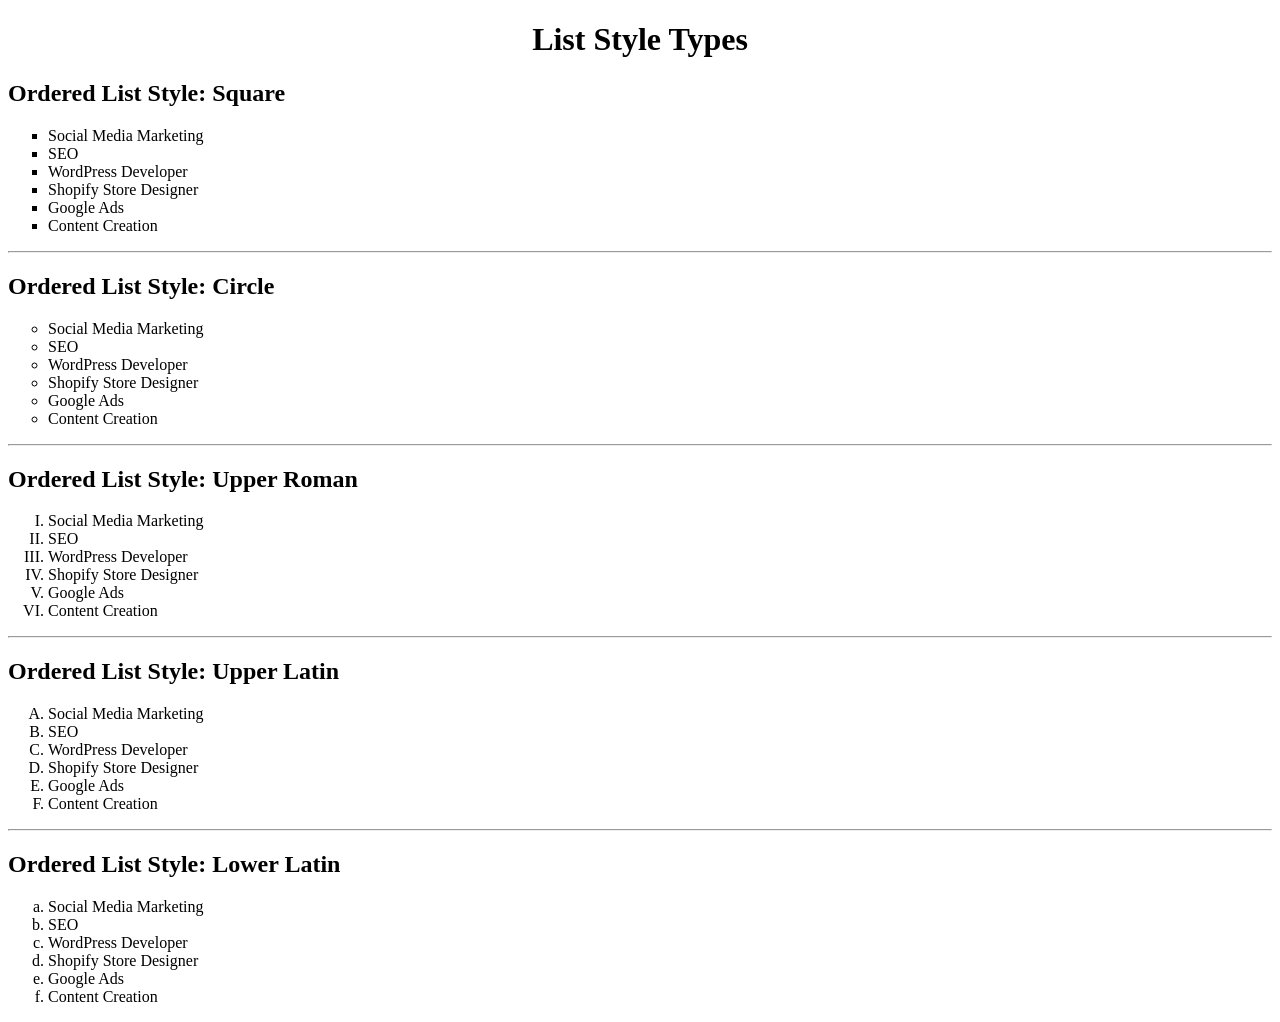
==== index.html @ 4fa060a9 "Initial commit" ====
<!DOCTYPE html>
<html lang="en">

<head>
    <meta charset="UTF-8">
    <meta name="viewport" content="width=device-width, initial-scale=1.0">
    <title>List Style Types</title>
</head>

<body>
    <center>
        <h1>List Style Types</h1>
    </center>
    <h2>Ordered List Style: Square</h2>

    <ol style="list-style-type:square;">
        <li>Social Media Marketing</li>
        <li>SEO</li>
        <li>WordPress Developer</li>
        <li>Shopify Store Designer</li>
        <li>Google Ads</li>
        <li>Content Creation</li>
    </ol>

    <hr>
    <h2>Ordered List Style: Circle</h2>
    <ol style="list-style-type:circle;">
        <li>Social Media Marketing</li>
        <li>SEO</li>
        <li>WordPress Developer</li>
        <li>Shopify Store Designer</li>
        <li>Google Ads</li>
        <li>Content Creation</li>
    </ol>

    <hr>
    <h2>Ordered List Style: Upper Roman</h2>
    <ol style="list-style-type: upper-roman;">
        <li>Social Media Marketing</li>
        <li>SEO</li>
        <li>WordPress Developer</li>
        <li>Shopify Store Designer</li>
        <li>Google Ads</li>
        <li>Content Creation</li>
    </ol>

    <hr>
    <h2>Ordered List Style: Upper Latin</h2>
    <ol style="list-style-type: upper-latin;">
        <li>Social Media Marketing</li>
        <li>SEO</li>
        <li>WordPress Developer</li>
        <li>Shopify Store Designer</li>
        <li>Google Ads</li>
        <li>Content Creation</li>
    </ol>

    <hr>
    <h2>Ordered List Style: Lower Latin</h2>
    <ol style="list-style-type: lower-latin;">
        <li>Social Media Marketing</li>
        <li>SEO</li>
        <li>WordPress Developer</li>
        <li>Shopify Store Designer</li>
        <li>Google Ads</li>
        <li>Content Creation</li>
    </ol>

</body>

</html>
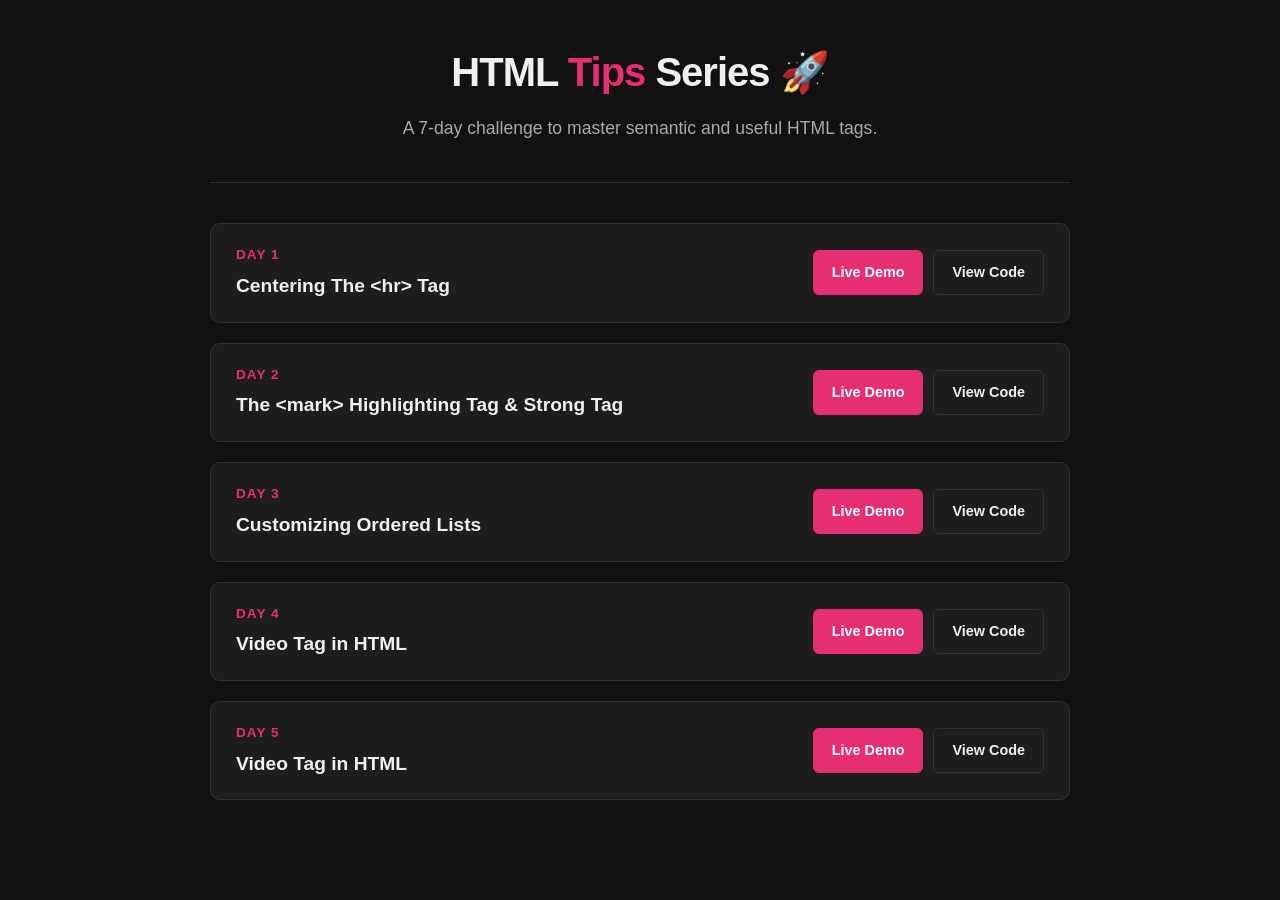
==== commit 8e7788c5: "Updated folder structure and files" ====
--- a/index.html
+++ b/index.html
@@ -1,71 +1,81 @@
 <!DOCTYPE html>
 <html lang="en">
+<head>
+  <meta charset="UTF-8">
+  <meta name="viewport" content="width=device-width, initial-scale=1.0">
+<link rel="stylesheet" href="style.css">
+  <title>HTML Tips Series</title>
+</head>
+<body>
+  
+</body>
+</html>
+<body>
+  <header>
+    <h1>HTML <span>Tips</span> Series 🚀</h1>
+    <p class="sub-title">A 7-day challenge to master semantic and useful HTML tags.</p>
+  </header>
 
-<head>
-    <meta charset="UTF-8">
-    <meta name="viewport" content="width=device-width, initial-scale=1.0">
-    <title>List Style Types</title>
-</head>
+  <ul>
+    <!-- TIP 1 -->
+    <li>
+      <div class="tip-info">
+        <span class="tip-label">Day 1</span>
+        <span class="tip-title">Centering The &lt;hr&gt; Tag</span>
+      </div>
+      <div class="links-group">
+        <a href="./Day 1 Center hr tag/index.html" class="btn btn-live" target="_blank">Live Demo</a>
+        <a href="https://github.com/Summa-Noor/Html-Tips-Series.git" target="_blank" class="btn btn-code">View Code</a>
+      </div>
+    </li>
 
-<body>
-    <center>
-        <h1>List Style Types</h1>
-    </center>
-    <h2>Ordered List Style: Square</h2>
+    <!-- TIP 2 -->
+    <li>
+      <div class="tip-info">
+        <span class="tip-label">Day 2</span>
+        <span class="tip-title">The &lt;mark&gt; Highlighting Tag & Strong Tag</span>
+      </div>
+      <div class="links-group">
+        <a href="./Day 2 Mark tag in html/index.html" class="btn btn-live" target="_blank">Live Demo</a>
+        <a href="https://github.com/Summa-Noor/Html-Tips-Series.git" target="_blank" class="btn btn-code">View Code</a>
+      </div>
+    </li>
 
-    <ol style="list-style-type:square;">
-        <li>Social Media Marketing</li>
-        <li>SEO</li>
-        <li>WordPress Developer</li>
-        <li>Shopify Store Designer</li>
-        <li>Google Ads</li>
-        <li>Content Creation</li>
-    </ol>
+    <!-- TIP 3 -->
+    <li>
+      <div class="tip-info">
+        <span class="tip-label">Day 3</span>
+        <span class="tip-title">Customizing Ordered Lists</span>
+      </div>
+      <div class="links-group">
+        <a href="./Day 3 Ordered List/index.html" class="btn btn-live" target="_blank">Live Demo</a>
+        <a href="https://github.com/Summa-Noor/Html-Tips-Series.git" target="_blank" class="btn btn-code">View Code</a>
+      </div>
+    </li>
 
-    <hr>
-    <h2>Ordered List Style: Circle</h2>
-    <ol style="list-style-type:circle;">
-        <li>Social Media Marketing</li>
-        <li>SEO</li>
-        <li>WordPress Developer</li>
-        <li>Shopify Store Designer</li>
-        <li>Google Ads</li>
-        <li>Content Creation</li>
-    </ol>
+    <li>
+      <div class="tip-info">
+        <span class="tip-label">Day 4</span>
+        <span class="tip-title">Video Tag in HTML</span>
+      </div>
+      <div class="links-group">
+        <a href="./Day 4 Video Tag/index.html" class="btn btn-live" target="_blank">Live Demo</a>
+        <a href="https://github.com/Summa-Noor/Html-Tips-Series.git" target="_blank" class="btn btn-code">View Code</a>
+      </div>
+    </li>
+   
+        <li>
+      <div class="tip-info">
+        <span class="tip-label">Day 5</span>
+        <span class="tip-title">Video Tag in HTML</span>
+      </div>
+      <div class="links-group">
+        <a href="./Day 5 Form in HTML/index.html" class="btn btn-live" target="_blank">Live Demo</a>
+        <a href="https://github.com/Summa-Noor/Html-Tips-Series.git" target="_blank" class="btn btn-code">View Code</a>
+      </div>
+    </li>
 
-    <hr>
-    <h2>Ordered List Style: Upper Roman</h2>
-    <ol style="list-style-type: upper-roman;">
-        <li>Social Media Marketing</li>
-        <li>SEO</li>
-        <li>WordPress Developer</li>
-        <li>Shopify Store Designer</li>
-        <li>Google Ads</li>
-        <li>Content Creation</li>
-    </ol>
-
-    <hr>
-    <h2>Ordered List Style: Upper Latin</h2>
-    <ol style="list-style-type: upper-latin;">
-        <li>Social Media Marketing</li>
-        <li>SEO</li>
-        <li>WordPress Developer</li>
-        <li>Shopify Store Designer</li>
-        <li>Google Ads</li>
-        <li>Content Creation</li>
-    </ol>
-
-    <hr>
-    <h2>Ordered List Style: Lower Latin</h2>
-    <ol style="list-style-type: lower-latin;">
-        <li>Social Media Marketing</li>
-        <li>SEO</li>
-        <li>WordPress Developer</li>
-        <li>Shopify Store Designer</li>
-        <li>Google Ads</li>
-        <li>Content Creation</li>
-    </ol>
+  </ul>
 
 </body>
-
 </html>
--- a/style.css
+++ b/style.css
@@ -0,0 +1,145 @@
+    /* 1. Base Dark Theme & Variables */
+    :root {
+      --main-pink: #e52f72;
+      --bg-black: #111111;
+      --card-bg: #1d1d1d;
+      --text-main: #f0f0f0;
+      --text-muted: #aaaaaa;
+      --border-color: #333333;
+      --transition-speed: 0.3s;
+    }
+
+    * {
+      box-sizing: border-box;
+      margin: 0;
+      padding: 0;
+    }
+
+    body {
+      font-family: 'Segoe UI', Tahoma, Geneva, Verdana, sans-serif;
+      background-color: var(--bg-black);
+      color: var(--text-main);
+      line-height: 1.6;
+      max-width: 900px;
+      margin: 0 auto;
+      padding: 40px 20px;
+    }
+
+    /* 2. Header Section with Accent */
+    header {
+      text-align: center;
+      padding-bottom: 40px;
+      border-bottom: 1px solid var(--border-color);
+      margin-bottom: 40px;
+    }
+
+    h1 {
+      font-size: 2.5rem;
+      margin-bottom: 10px;
+      letter-spacing: -1px;
+    }
+
+    h1 span {
+      color: var(--main-pink);
+    }
+
+    .sub-title {
+      font-size: 1.1rem;
+      color: var(--text-muted);
+    }
+
+    /* 3. Daily Tip Card Styling */
+    ul {
+      list-style-type: none;
+    }
+
+    li {
+      background-color: var(--card-bg);
+      border: 1px solid var(--border-color);
+      border-radius: 10px;
+      margin-bottom: 20px;
+      padding: 20px 25px;
+      display: flex;
+      justify-content: space-between;
+      align-items: center;
+      transition: all var(--transition-speed);
+    }
+
+    /* Hover effect: Accent border and elevation */
+    li:hover {
+      transform: translateY(-3px);
+      border-color: var(--main-pink);
+      box-shadow: 0 5px 15px rgba(229, 47, 114, 0.1);
+    }
+
+    /* Tip Info (Label + Title) */
+    .tip-info {
+      display: flex;
+      flex-direction: column;
+    }
+
+    .tip-label {
+      font-size: 0.85rem;
+      font-weight: bold;
+      color: var(--main-pink);
+      text-transform: uppercase;
+      letter-spacing: 1px;
+      margin-bottom: 5px;
+    }
+
+    .tip-title {
+      font-size: 1.2rem;
+      font-weight: 600;
+    }
+
+    /* 4. CTA Buttons */
+    .links-group {
+      display: flex;
+      gap: 10px;
+    }
+
+    .btn {
+      text-decoration: none;
+      padding: 10px 18px;
+      font-size: 0.9rem;
+      font-weight: 600;
+      border-radius: 6px;
+      transition: all var(--transition-speed);
+      white-space: nowrap;
+    }
+
+    /* Fill Button (Live Demo) */
+    .btn-live {
+      background-color: var(--main-pink);
+      color: #ffffff;
+      border: 1px solid var(--main-pink);
+    }
+
+    .btn-live:hover {
+      background-color: #c92160; /* Darker Pink */
+      border-color: #c92160;
+    }
+
+    /* Outline Button (Code) */
+    .btn-code {
+      background-color: transparent;
+      color: var(--text-main);
+      border: 1px solid var(--border-color);
+    }
+
+    .btn-code:hover {
+      border-color: var(--text-main);
+      background-color: rgba(255, 255, 255, 0.05);
+    }
+
+    /* Responsive adjustments */
+    @media (max-width: 600px) {
+      li {
+        flex-direction: column;
+        align-items: flex-start;
+        gap: 15px;
+      }
+      h1 {
+        font-size: 2rem;
+      }
+    }
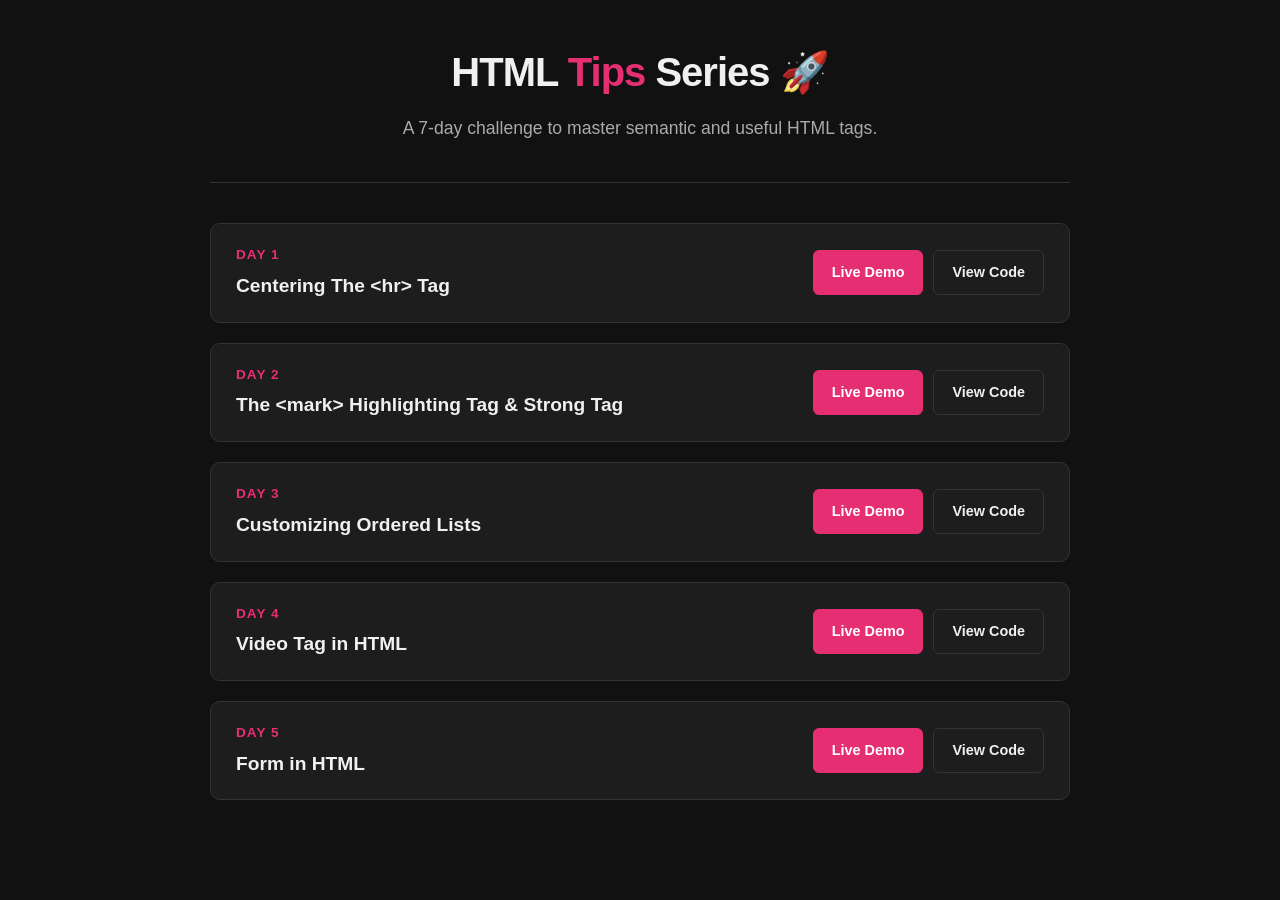
==== commit 2a407587: "Fixed index.html structure" ====
--- a/index.html
+++ b/index.html
@@ -3,14 +3,11 @@
 <head>
   <meta charset="UTF-8">
   <meta name="viewport" content="width=device-width, initial-scale=1.0">
-<link rel="stylesheet" href="style.css">
+  <link rel="stylesheet" href="style.css">
   <title>HTML Tips Series</title>
 </head>
 <body>
-  
-</body>
-</html>
-<body>
+
   <header>
     <h1>HTML <span>Tips</span> Series 🚀</h1>
     <p class="sub-title">A 7-day challenge to master semantic and useful HTML tags.</p>
@@ -25,7 +22,7 @@
       </div>
       <div class="links-group">
         <a href="./Day 1 Center hr tag/index.html" class="btn btn-live" target="_blank">Live Demo</a>
-        <a href="https://github.com/Summa-Noor/Html-Tips-Series.git" target="_blank" class="btn btn-code">View Code</a>
+        <a href="https://github.com/Summa-Noor/Html-Tips-Series" target="_blank" class="btn btn-code">View Code</a>
       </div>
     </li>
 
@@ -33,11 +30,11 @@
     <li>
       <div class="tip-info">
         <span class="tip-label">Day 2</span>
-        <span class="tip-title">The &lt;mark&gt; Highlighting Tag & Strong Tag</span>
+        <span class="tip-title">The &lt;mark&gt; Highlighting Tag &amp; Strong Tag</span>
       </div>
       <div class="links-group">
         <a href="./Day 2 Mark tag in html/index.html" class="btn btn-live" target="_blank">Live Demo</a>
-        <a href="https://github.com/Summa-Noor/Html-Tips-Series.git" target="_blank" class="btn btn-code">View Code</a>
+        <a href="https://github.com/Summa-Noor/Html-Tips-Series" target="_blank" class="btn btn-code">View Code</a>
       </div>
     </li>
 
@@ -49,10 +46,11 @@
       </div>
       <div class="links-group">
         <a href="./Day 3 Ordered List/index.html" class="btn btn-live" target="_blank">Live Demo</a>
-        <a href="https://github.com/Summa-Noor/Html-Tips-Series.git" target="_blank" class="btn btn-code">View Code</a>
+        <a href="https://github.com/Summa-Noor/Html-Tips-Series" target="_blank" class="btn btn-code">View Code</a>
       </div>
     </li>
 
+    <!-- TIP 4 -->
     <li>
       <div class="tip-info">
         <span class="tip-label">Day 4</span>
@@ -60,21 +58,21 @@
       </div>
       <div class="links-group">
         <a href="./Day 4 Video Tag/index.html" class="btn btn-live" target="_blank">Live Demo</a>
-        <a href="https://github.com/Summa-Noor/Html-Tips-Series.git" target="_blank" class="btn btn-code">View Code</a>
+        <a href="https://github.com/Summa-Noor/Html-Tips-Series" target="_blank" class="btn btn-code">View Code</a>
       </div>
     </li>
-   
-        <li>
+
+    <!-- TIP 5 -->
+    <li>
       <div class="tip-info">
         <span class="tip-label">Day 5</span>
-        <span class="tip-title">Video Tag in HTML</span>
+        <span class="tip-title">Form in HTML</span>
       </div>
       <div class="links-group">
         <a href="./Day 5 Form in HTML/index.html" class="btn btn-live" target="_blank">Live Demo</a>
-        <a href="https://github.com/Summa-Noor/Html-Tips-Series.git" target="_blank" class="btn btn-code">View Code</a>
+        <a href="https://github.com/Summa-Noor/Html-Tips-Series" target="_blank" class="btn btn-code">View Code</a>
       </div>
     </li>
-
   </ul>
 
 </body>
